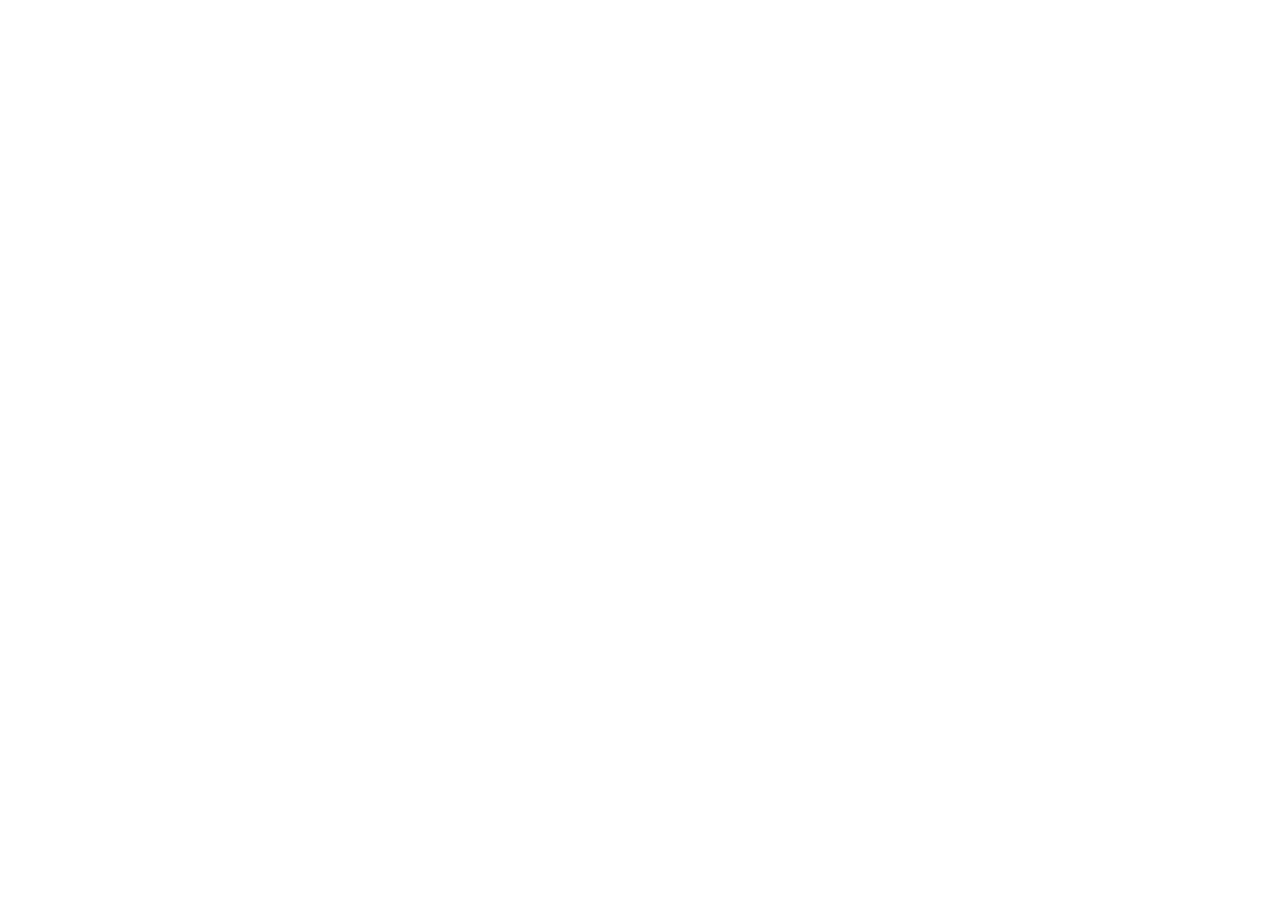
==== src/frontend/index.html @ e835a133 "Adding and structuring" ====
<!DOCTYPE html>
<html lang="en">
<head>
    <meta charset="UTF-8">
    <meta name="viewport" content="width=device-width, initial-scale=1.0">
    <title>Node-Logic</title>
</head>
<body>
    
</body>
</html>
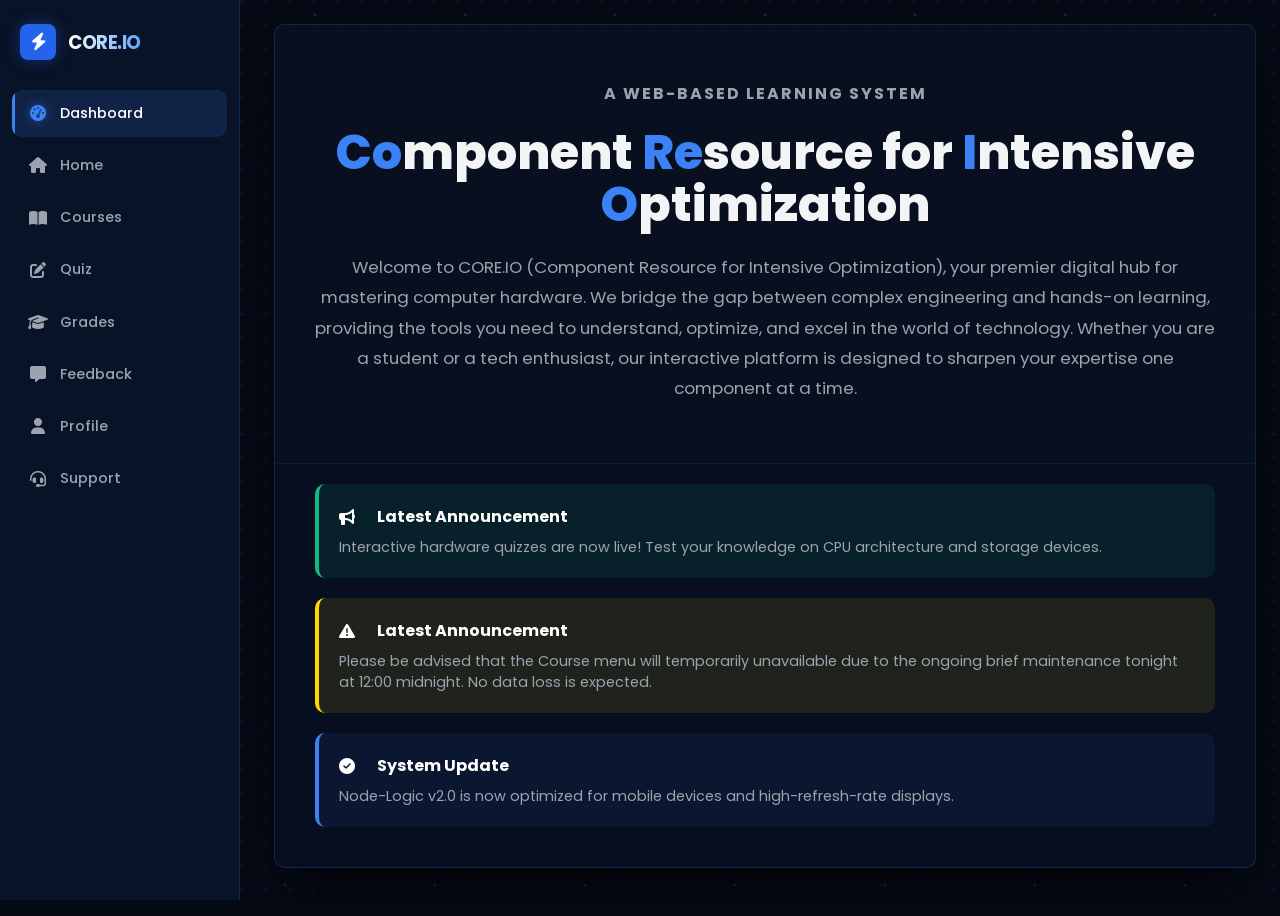
==== commit 176a74e6: "git commit -updated, restructured, added, and renamed file" ====
--- a/src/frontend/index.html
+++ b/src/frontend/index.html
@@ -3,9 +3,183 @@
 <head>
     <meta charset="UTF-8">
     <meta name="viewport" content="width=device-width, initial-scale=1.0">
+    <link rel="stylesheet" href="styles/style.css"> <!-- Main style -->
+    <link rel="stylesheet" href="styles/background.css"> <!-- Background style -->
+    <link rel="stylesheet" href="styles/sidebar.css"> <!-- Navigation Style -->
+    <link rel="stylesheet" href="styles/animation.css"> <!-- Animation -->
+    <link rel="stylesheet" href="styles/mobile.css"> <!-- Mobile Responsiveness -->
+
+    <link rel="stylesheet" href="https://cdnjs.cloudflare.com/ajax/libs/font-awesome/6.5.1/css/all.min.css">
     <title>Node-Logic</title>
 </head>
 <body>
-    
+    <!--Background -->
+    <div class="bg-circuit"></div>
+    <div class="overlay" id="overlay"></div>
+
+    <!-- ********** Mobile Reponsiveness ********** -->
+    <header class="mobile-header">
+        <button class="menu-toggle" id="openBtn"><i class="fa-solid fa-bars-staggered"></i></button>
+        <span class="mobile-page-title" id="mobileTitle">Dashboard</span>
+        <div style="width: 40px;"></div>
+    </header>
+
+    <nav class="sidebar" id="sidebar">
+        <button class="close-sidebar" id="closeBtn"><i class="fa-solid fa-xmark"></i></button>
+        
+        <!-- Sidebar Logo -->
+        <a href="#" class="logo-wrapper">
+                <div class="logo-icon"><i class="fa-solid fa-bolt"></i></div>
+                <span class="logo-text">CORE.IO</span>
+        </a>
+
+        <!-- Sidebar Links-->
+        <ul class="nav-menu">
+            <!-- Dashboard -->
+            <li class="nav-item">
+                <a href="../frontend/index.html" class="nav-link active" data-title="Dashboard">
+                    <i class="fa-solid fa-gauge-high"></i>
+                    <span>Dashboard</span>
+                </a>
+            </li>
+
+            <!-- Home-->
+            <li class="nav-item">
+                <a href="../frontend/pages/home.html" class="nav-link" data-title="Home">
+                    <i class="fa-solid fa-house"></i>
+                    <span>Home</span>
+                </a>
+            </li>
+
+            <!-- Courses -->
+            <li class="nav-item">
+                <a href="#" class="nav-link" data-title="Courses">
+                    <i class="fa-solid fa-book-open"></i>
+                    <span>Courses</span>
+                </a>
+            </li>
+
+            <!-- Quiz-->
+            <li class="nav-item">
+                <a href="#" class="nav-link" data-title="Quiz">
+                    <i class="fa-solid fa-pen-to-square"></i>
+                    <span>Quiz</span>
+                </a>
+            </li>
+
+            <!-- Grades-->
+            <li class="nav-item">
+                <a href="#" class="nav-link" data-title="Grades">
+                    <i class="fa-solid fa-graduation-cap"></i>
+                    <span>Grades</span>
+                </a>
+            </li>
+
+            <!-- Feedback-->
+            <li class="nav-item">
+                <a href="#" class="nav-link" data-title="Feedback">
+                    <i class="fa-solid fa-message"></i>
+                    <span>Feedback</span>
+                </a>
+            </li>
+
+            <!-- Profile-->
+            <li class="nav-item">
+                <a href="#" class="nav-link " data-title="Profile">
+                    <i class="fa-solid fa-user"></i>
+                    <span>Profile</span>
+                </a>
+            </li>
+
+            <!-- Support-->
+            <li class="nav-item">
+                <a href="#" class="nav-link" data-title="Support">
+                    <i class="fa-solid fa-headset"></i>
+                    <span>Support</span>
+                </a>
+            </li>
+        </ul>
+    </nav>
+
+    <!-- ********* Dashboard Content ********* -->
+    <main class="main-content">
+        <div class="content-panel">
+            <!-- Upper Panel: Hero Section -->
+            <section class="panel-upper hero">
+                <h5>A Web-Based Learning System</h5>
+                <h1><span>Co</span>mponent <span>Re</span>source for <span>I</span>ntensive <span>O</span>ptimization</h1>
+                <p>
+                    Welcome to CORE.IO (Component Resource for Intensive Optimization), your premier digital hub for mastering computer hardware. We bridge the gap between complex engineering and hands-on learning, providing the tools you need to understand, optimize, and excel in the world of technology. Whether you are a student or a tech enthusiast, our interactive platform is designed to sharpen your expertise one component at a time.
+                </p>
+            </section>
+
+            <!-- Lower Panel: Automatically hidden/shrunk if no content is here -->
+            <section class="panel-lower" id="dynamicLower">
+                <div class="announcement-card" style="border-left-color: #10b981; background: rgba(16, 185, 129, 0.1);">
+                    <h4><i class="fa-solid fa-bullhorn" style="margin-right: 10px;"></i>Latest Announcement</h4>
+                    <p style="font-size: 0.9rem; color: #9ca3af;">Interactive hardware quizzes are now live! Test your knowledge on CPU architecture and storage devices.</p>
+                </div>
+
+                <div class="announcement-card" style="border-left-color: #ffd700; background: rgba(255, 215, 0, 0.1);">
+                    <h4><i class="fa-solid fa-warning" style="margin-right: 10px;"></i>Latest Announcement</h4>
+                    <p style="font-size: 0.9rem; color: #9ca3af;">Please be advised that the Course menu will temporarily unavailable due to the ongoing brief maintenance tonight at 12:00 midnight. No data loss is expected.</p>
+                </div>
+
+                <div class="announcement-card">
+                    <h4><i class="fa-solid fa-circle-check" style="margin-right: 10px;"></i>System Update</h4>
+                    <p style="font-size: 0.9rem; color: #9ca3af;">Node-Logic v2.0 is now optimized for mobile devices and high-refresh-rate displays.</p>
+                </div>
+
+                <!-- <div class="announcement-img-container">
+                    <img src="../Announcement/try.jpg" alt="Latest System Announcement">
+                </div>  -->
+            </section>
+        </div>
+    </main>
+
+    <script>
+        // Sidebar, open-close button, overlay, nav-link and mobileTitle
+        // Select elements using the IDs defined in the HTML
+        const sidebar = document.getElementById('sidebar');
+        const openBtn = document.getElementById('openBtn');
+        const closeBtn = document.getElementById('closeBtn');
+        const overlay = document.getElementById('overlay');
+        const navLinks = document.querySelectorAll('.nav-link');
+        const mobileTitle = document.getElementById('mobileTitle');
+        
+        // Toggle Sidebar Function
+        function toggleSidebar() {
+            sidebar.classList.toggle('active');
+            overlay.classList.toggle('active');
+        }
+        
+        // Listeners for Sidebar controls
+        if (openBtn) openBtn.addEventListener('click', toggleSidebar);
+        if (closeBtn) closeBtn.addEventListener('click', toggleSidebar);
+        if (overlay) overlay.addEventListener('click', toggleSidebar);
+        
+        // Navigation Link logic
+        navLinks.forEach(link => {
+            link.addEventListener('click', (e) => {
+                const href = link.getAttribute('href');
+
+                // If link is just a placeholder, prevent default
+                if (href === '#') {
+                    e.preventDefault();
+                }
+        
+                // Update the Mobile Header Title
+                const title = link.getAttribute('data-title');
+                if (mobileTitle && title) {
+                    mobileTitle.textContent = title;
+                }
+        
+                // Auto-close sidebar on mobile after selection
+                if (window.innerWidth <= 992 && sidebar.classList.contains('active')) {
+                    toggleSidebar();
+                }
+            });
+        });
+    </script>
 </body>
-</html>+</html
--- a/src/frontend/styles/style.css
+++ b/src/frontend/styles/style.css
@@ -0,0 +1,162 @@
+@import url('https://fonts.googleapis.com/css2?family=Alfa+Slab+One&family=Anton&family=Archivo+Black&family=BBH+Hegarty&family=Bungee&family=Inter:ital,opsz,wght@0,14..32,100..900;1,14..32,100..900&family=Poppins:ital,wght@0,100;0,200;0,300;0,400;0,500;0,600;0,700;0,800;0,900;1,100;1,200;1,300;1,400;1,500;1,600;1,700;1,800;1,900&family=Rubik+Mono+One&display=swap');
+/* ----------- Roots ---------- */
+
+/* ----------- Body Style ---------- */
+*{
+    margin: 0;
+    padding: 0;
+    box-sizing: border-box;
+    font-family: 'Poppins', sans-serif;
+}
+
+body{
+    background-color: #050a15;
+    color: #f3f4f6;
+    min-height: 100vh;
+    display: flex;
+    overflow-x: hidden;
+}
+/* ----------- Style for index.html ---------- */
+/* Main Content */
+.main-content {
+    margin-left: 250px;
+    flex-grow: 1;
+    padding: 24px;
+    display: flex;
+    flex-direction: column;
+    min-height: 100vh;
+}
+
+/* Reponsive Panel */
+.content-panel {
+    width: 100%;
+    height: auto;
+    background: rgba(10, 20, 40, 0.6);
+    backdrop-filter: blur(15px);
+    border-radius: 10px;
+    border: 1px solid rgba(59, 130, 246, 0.2);
+    box-shadow: 0 25px 50px -12px rgba(0, 0, 0, 0.7);
+    display: flex;
+    flex-direction: column;
+    overflow: hidden;
+    margin-bottom: 24px;
+}
+
+.panel-upper { 
+    padding: 60px 40px;
+    text-align: center;
+    display: flex;
+    flex-direction: column;
+    align-items: center;
+}
+
+.panel-upper:has(+ .panel-lower:not(:empty)) {
+    border-bottom: 1px solid rgba(59, 130, 246, 0.1);
+}
+
+.panel-lower {
+    padding: 20px 40px 40px 40px;
+    background: rgba(0, 0, 0, 0.05);
+    display: flex;
+    flex-direction: column;
+    gap: 20px;
+}
+
+.panel-lower:empty { padding: 0;}
+
+/* Text Announce Card */
+.announcement-card {
+    background: rgba(59, 130, 246, 0.08);
+    border-left: 4px solid #3b82f6;
+    padding: 20px;
+    border-radius: 10px;
+    transition: transform 0.3s ease;
+}
+
+.announcement-card:hover {
+    background: rgba(59, 130, 246, 0.12);
+    transform: translateX(5px);
+}
+
+.announcement-card h4 {
+    color: #fff;
+    margin-bottom: 8px;
+    display: flex;
+    align-items: center;
+    gap: 12px;
+}
+
+/* Image Styling */
+.announcement-img-container {
+    width: 100%;
+    max-width: 850px;
+    margin: 0 auto;
+    border-radius: 10px;
+    overflow: hidden;
+    border: 1px solid rgba(59, 130, 246, 0.3);
+    box-shadow: 0 10px 30px rgba(0, 0, 0, 0.5);
+    position: relative;
+}
+
+.announcement-img-container img {
+    width: 100%;
+    height: auto;
+    display: block;
+}
+
+.img-label {
+    position: absolute;
+    top: 15px;
+    left: 15px;
+    background: rgba(37, 99, 235, 0.9);
+    color: white;
+    padding: 4px 12px;
+    border-radius: 20px;
+    font-size: 0.75rem;
+    font-weight: 600;
+    text-transform: uppercase;
+    letter-spacing: 1px;
+    z-index: 10;
+}
+
+.hero h1 {
+    font-size: clamp(1.8rem, 4vw, 3rem);
+    font-weight: 800;
+    line-height: 1.1;
+    margin-bottom: 20px;
+}
+
+.hero h5 {
+    font-size: 40px;
+    font-weight: 700;
+    line-height: 1.1;
+    margin-bottom: 20px;
+    max-width: 900px;
+}
+
+.hero h1 span {
+    color: #3b82f6;
+}
+
+.hero h5 {
+    font-size: 1rem;
+    color: #9ca3af;
+    letter-spacing: 2px;
+    text-transform: uppercase;
+    margin-bottom: 1.5rem;
+}
+.hero p {
+    color: #9ca3af;
+    font-size: 1.05rem;
+    line-height: 1.8;
+    max-width: 1550px;
+}
+
+@media (max-width: 992px) {
+    .main-content {
+        margin-left: 0;
+        padding-top: 90px;
+    }
+}
+
+/* ========== HOMEAPAGE STYLING ==========*/
--- a/src/frontend/styles/background.css
+++ b/src/frontend/styles/background.css
@@ -0,0 +1,23 @@
+/* Custom Circuit Background Pattern */
+.bg-circuit{
+    position: fixed;
+    top: 0;
+    left: 0;
+    width: 100%;
+    height: 100%;
+    z-index: -1;
+    background-image: radial-gradient(circle at 2px 2px, rgba(59, 130, 246, 0.15) 1px, transparent 0);
+    background-size: 24px 24px;
+}
+
+.bg-circuit::before{
+    content: '';
+    position: absolute;
+    top: 0;
+    left: 0;
+    right: 0;
+    bottom: 0;
+    background-image: url("data:image/svg+xml,%3Csvg width='100' height='100' viewBox='0 0 100 100' xmlns='http://www.w3.org/2000/svg'%3E%3Cpath d='M10 10 H 90 V 90 H 10 Z' fill='none' stroke='rgba(59, 130, 246, 0.05)' stroke-width='0.5'/%3E%3Cpath d='M0 50 H 100 M50 0 V 100' fill='none' stroke='rgba(59, 130, 246, 0.03)' stroke-width='0.2'/%3E%3Ccircle cx='10' cy='10' r='1' fill='rgba(59, 130, 246, 0.2)'/%3E%3Ccircle cx='90' cy='90' r='1' fill='rgba(59, 130, 246, 0.2)'/%3E%3C/svg%3E");
+    background-size: 150px 150px;
+    pointer-events: none;
+}
--- a/src/frontend/styles/sidebar.css
+++ b/src/frontend/styles/sidebar.css
@@ -0,0 +1,132 @@
+/* ----------- Roots ---------- */
+/* ----------- Sidebar Styling ----------- */
+.sidebar {
+    width: 240px;
+    height: 100vh;
+    position: fixed;
+    left: 0;
+    top: 0;
+    background: rgba(10, 20, 40, 0.98);
+    backdrop-filter: blur(20px);
+    border-right: 1px solid rgba(59, 130, 246, 0.2);
+    padding: 1.5rem 0.75rem;
+    z-index: 1200;
+    transition: transform 0.4s cubic-bezier(0.4, 0, 0.2, 1);
+    display: flex;
+    flex-direction: column;
+}
+
+/* Logo Area */
+.logo-wrapper {
+    display: flex;
+    align-items: center;
+    gap: 12px;
+    text-decoration: none;
+    margin-bottom: 30px;
+    padding: 0 0.5rem;
+}
+
+.logo-icon {
+    width: 36px;
+    height: 36px;
+    background: #2563eb;
+    border-radius: 8px;
+    display: flex;
+    align-items: center;
+    justify-content: center;
+    box-shadow: 0 0 15px rgba(37, 99, 235, 0.4);
+}
+
+.logo-icon i {
+    color: white;
+    font-size: 1.1rem;
+}
+
+.logo-text {
+    font-size: 1.15rem;
+    font-weight: 700;
+    letter-spacing: -0.025em;
+    background: linear-gradient(to right, #ffffff, #60a5fa);
+    -webkit-background-clip: text;
+    background-clip: text;
+    color: transparent;
+}
+
+/* Nav side Menu*/
+.nav-menu {
+    list-style: none;
+    display: flex;
+    flex-direction: column;
+    gap: 0.35rem;
+    flex-grow: 1;
+}
+
+.nav-item {
+    width: 100%;
+}
+
+.nav-link {
+    text-decoration: none;
+    font-size: 0.9rem;
+    font-weight: 500;
+    color: #9ca3af;
+    display: flex;
+    align-items: center;
+    gap: 12px;
+    padding: 0.8rem 1rem;
+    border-radius: 10px;
+    transition: all 0.2s ease;
+    position: relative;
+    background: transparent;
+    width: 100%;
+    overflow: hidden;
+}
+
+.nav-link i {
+    font-size: 1rem;
+    width: 20px;
+    text-align: center;
+    transition: color 0.3s;
+    flex-shrink: 0;
+}
+
+/* FIXED: Prevent Shifting */
+.nav-link::after {
+    content: '';
+    position: absolute;
+    left: 0;
+    top: 0;
+    bottom: 0;
+    width: 3px;
+    background: #3b82f6;
+    opacity: 0;
+    transition: opacity 0.2s ease;
+}
+
+/* Active State - NO LAYOUT SHIFTING */
+.nav-link.active {
+    color: #ffffff;
+    background: rgba(59, 130, 246, 0.15);
+    box-shadow: inset 0 0 10px rgba(59, 130, 246, 0.05);
+}
+
+.nav-link.active::after {
+    opacity: 1;
+}
+
+.nav-link.active i {
+    color: #3b82f6;
+    filter: drop-shadow(0 0 5px rgba(59, 130, 246, 0.5));
+}
+
+@media (max-width: 992px) {
+    .sidebar {
+        transform: translateX(-100%);
+        width: 280px;
+        border-right: none;
+    }
+
+    .sidebar.active {
+        transform: translateX(0);
+    }
+}
--- a/src/frontend/styles/animation.css
+++ b/src/frontend/styles/animation.css
@@ -0,0 +1,13 @@
+/* ========== Animation styling ========== */
+.close-sidebar:hover {
+    color: #3b82f6;
+    box-shadow: 0 0 15px rgba(239, 68, 68, 0.5);
+    transform: rotate(90deg);
+}
+
+/* Nav side Menu*/
+/* FIXED: Prevent Shifting */
+.nav-link:hover {
+    color: #ffffff;
+    background: rgba(255, 255, 255, 0.05);
+}
--- a/src/frontend/styles/mobile.css
+++ b/src/frontend/styles/mobile.css
@@ -0,0 +1,83 @@
+/* Mobile Responsive Styling */
+/* Mobile Top Header */
+.mobile-header {
+    display: none;
+    position: fixed;
+    top: 0;
+    left: 0;
+    width: 100%;
+    height: 60px;
+    background: rgba(10, 20, 40, 0.95);
+    backdrop-filter: blur(12px);
+    border-bottom: 1px solid rgba(59, 130, 246, 0.2);
+    z-index: 1100;
+    padding: 0 1.25rem;
+    align-items: center;
+    justify-content: space-between;
+}
+
+.menu-toggle{
+    background: none;
+    border: none;
+    color: #3b82f6;
+    font-size: 1.5rem;
+    cursor: pointer;
+    padding: 5px;
+    display: flex;
+    align-items: center;
+    justify-content: center;
+}
+
+.mobile-page-title {
+    font-size: 1rem;
+    font-weight: 600;
+    color: #ffffff;
+    letter-spacing: 0.5px;
+    text-overflow: capitalize;
+}
+
+/* Close Button Styling */
+.close-sidebar {
+    display: none;
+    position: absolute;
+    top: 15px;
+    right: 15px;
+    background: rgba(239, 68, 68, 0.1);
+    border: none;
+    color: #9ca3af;
+    font-size: 1.2rem;
+    width: 35px;
+    height: 35px;
+    border-radius: 50%;
+    cursor: pointer;
+    transition: all 0.3s ease;
+    line-height: 35px;
+    text-align: center;
+}
+
+/* Overlay Menu */
+.overlay {
+    display: none;
+    position: fixed;
+    top: 0;
+    left: 0;
+    width: 100%;
+    height: 100%;
+    background: rgba(0, 0, 0, 0.6);
+    backdrop-filter: blur(4px);
+    z-index: 1150;
+}
+
+@media (max-width: 992px) {
+    .mobile-header {
+        display: flex;
+    }
+
+    .close-sidebar {
+        display: block;
+    }
+
+    .overlay.active {
+        display: block;
+    }
+}
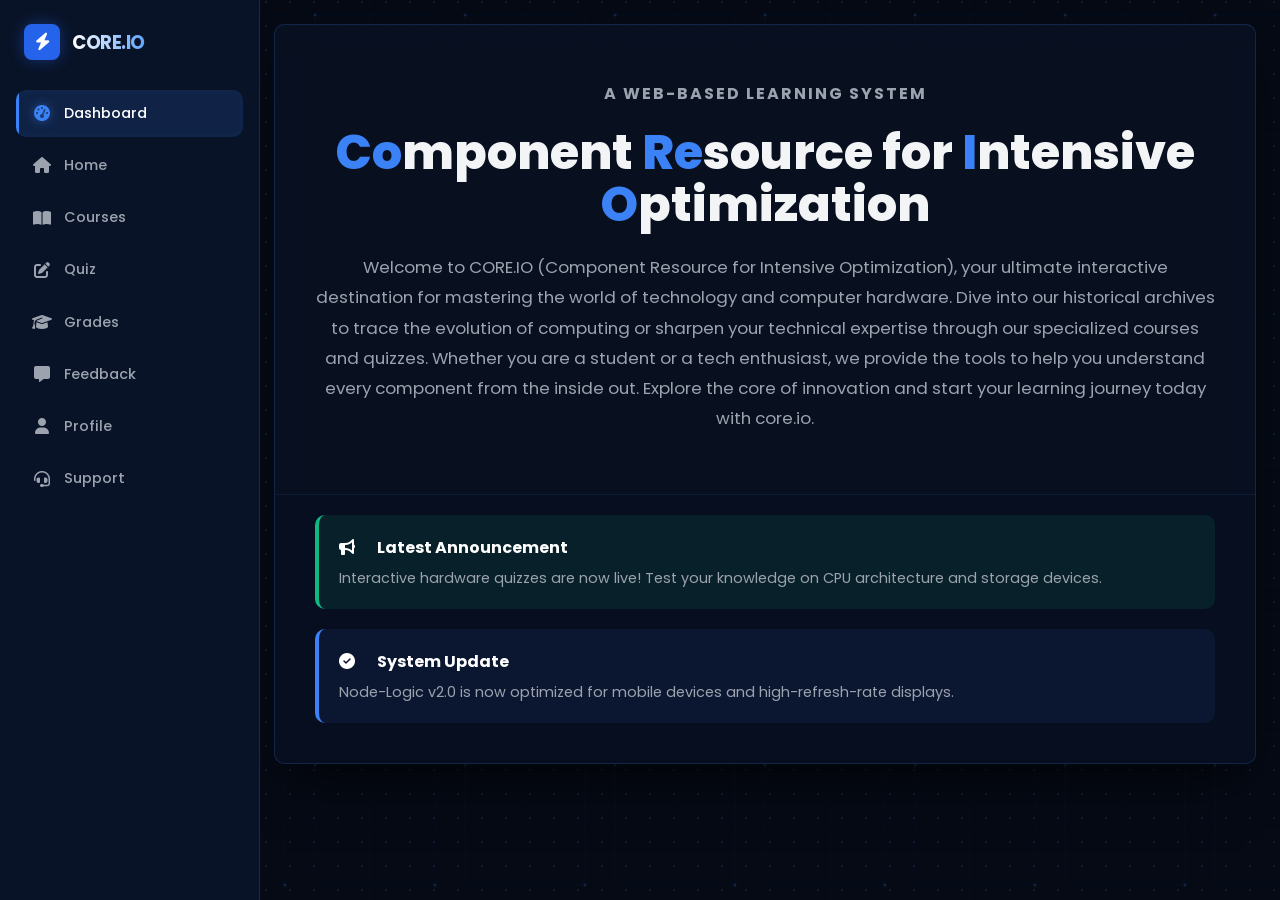
==== commit 1fa54581: "git commit -update" ====
--- a/src/frontend/index.html
+++ b/src/frontend/index.html
@@ -25,7 +25,6 @@
     </header>
 
     <nav class="sidebar" id="sidebar">
-        <button class="close-sidebar" id="closeBtn"><i class="fa-solid fa-xmark"></i></button>
         
         <!-- Sidebar Logo -->
         <a href="#" class="logo-wrapper">
@@ -109,8 +108,7 @@
                 <h5>A Web-Based Learning System</h5>
                 <h1><span>Co</span>mponent <span>Re</span>source for <span>I</span>ntensive <span>O</span>ptimization</h1>
                 <p>
-                    Welcome to CORE.IO (Component Resource for Intensive Optimization), your premier digital hub for mastering computer hardware. We bridge the gap between complex engineering and hands-on learning, providing the tools you need to understand, optimize, and excel in the world of technology. Whether you are a student or a tech enthusiast, our interactive platform is designed to sharpen your expertise one component at a time.
-                </p>
+                    Welcome to CORE.IO (Component Resource for Intensive Optimization), your ultimate interactive destination for mastering the world of technology and computer hardware. Dive into our historical archives to trace the evolution of computing or sharpen your technical expertise through our specialized courses and quizzes. Whether you are a student or a tech enthusiast, we provide the tools to help you understand every component from the inside out. Explore the core of innovation and start your learning journey today with core.io.
             </section>
 
             <!-- Lower Panel: Automatically hidden/shrunk if no content is here -->
@@ -120,10 +118,10 @@
                     <p style="font-size: 0.9rem; color: #9ca3af;">Interactive hardware quizzes are now live! Test your knowledge on CPU architecture and storage devices.</p>
                 </div>
 
-                <div class="announcement-card" style="border-left-color: #ffd700; background: rgba(255, 215, 0, 0.1);">
+                <!--<div class="announcement-card" style="border-left-color: #ffd700; background: rgba(255, 215, 0, 0.1);">
                     <h4><i class="fa-solid fa-warning" style="margin-right: 10px;"></i>Latest Announcement</h4>
                     <p style="font-size: 0.9rem; color: #9ca3af;">Please be advised that the Course menu will temporarily unavailable due to the ongoing brief maintenance tonight at 12:00 midnight. No data loss is expected.</p>
-                </div>
+                </div> -->
 
                 <div class="announcement-card">
                     <h4><i class="fa-solid fa-circle-check" style="margin-right: 10px;"></i>System Update</h4>
--- a/src/frontend/styles/style.css
+++ b/src/frontend/styles/style.css
@@ -1,6 +1,14 @@
 @import url('https://fonts.googleapis.com/css2?family=Alfa+Slab+One&family=Anton&family=Archivo+Black&family=BBH+Hegarty&family=Bungee&family=Inter:ital,opsz,wght@0,14..32,100..900;1,14..32,100..900&family=Poppins:ital,wght@0,100;0,200;0,300;0,400;0,500;0,600;0,700;0,800;0,900;1,100;1,200;1,300;1,400;1,500;1,600;1,700;1,800;1,900&family=Rubik+Mono+One&display=swap');
 /* ----------- Roots ---------- */
-
+:root {
+    --primary-blue: #3b82f6;
+    --linear-gradient-color: linear-gradient(to right, #ffffff, #60a5fa);
+    --dark-bg: #050a15;
+    --sidebar-bg: rgba(10, 20, 40, 0.98);
+    --card-bg: rgba(15, 23, 42, 0.7);
+    --text-gray: #9ca3af;
+    --error-red: #ef4444;
+}
 /* ----------- Body Style ---------- */
 *{
     margin: 0;
@@ -159,4 +167,128 @@
     }
 }
 
-/* ========== HOMEAPAGE STYLING ==========*/+/* ========== HOMEAPAGE STYLING ==========*/
+.main-container {
+    margin-left: 260px;
+    width: calc(100% - 260px);
+    padding: 40px;
+    transition: 0.3s;
+    display: flex;
+    flex-direction: column;
+    align-items: center;
+}
+
+.hero-content {
+    margin-bottom: 50px;
+    text-align: center;
+    max-width: 1100px;
+    margin-top: 20px;
+}
+
+.hero-content h5 {
+    color: var(--primary-blue);
+    text-transform: uppercase;
+    letter-spacing: 2px;
+    font-size: 0.8rem;
+    margin-bottom: 10px;
+}
+
+.hero-content h1 {
+    font-size: 2.5rem;
+    margin-bottom: 15px;
+}
+
+.hero-content span {
+    color: var(--primary-blue);
+}
+
+.hero-content p {
+    color: var(--text-gray);
+    margin: 0 auto;
+    line-height: 1.6;
+    font-size: 1.1rem;
+}
+
+/* Hub Grids Cards */
+.hub-grid {
+    display: grid;
+    gap: 25px;
+    width: 100%; /* Ensure grid takes full container width */
+    max-width: 1500px;
+    padding: 20px 0;
+}
+
+/* DESKTOP ONLY: 3 Columns and 2 Rows */
+@media (min-width: 1200px) {
+    .hub-grid {
+        grid-template-columns: repeat(3, 1fr);
+    }
+}
+
+.grid-card {
+    background: var(--card-bg);
+    border: 1px solid rgba(59, 130, 246, 0.1);
+    border-radius: 16px;
+    padding: 25px;
+    transition: 0.3s ease;
+    display: flex;
+    flex-direction: column;
+    justify-content: space-between;
+    min-height: 250px;
+}
+
+.grid-card i {
+    font-size: 2rem;
+    color: var(--primary-blue);
+    margin-bottom: 15px;
+}
+
+.grid-card h3 {
+    margin-bottom: 10px;
+    font-size: 1.25rem;
+}
+
+.grid-card p {
+    font-size: 0.9rem;
+    color: var(--text-gray);
+    line-height: 1.5;
+    margin-bottom: 20px;
+}
+
+/* Action link button style */
+.action-link {
+    background: rgba(59, 130, 246, 0.1);
+    border: 1px solid rgba(59, 130, 246, 0.3);
+    color: #fff;
+    padding: 12px;
+    border-radius: 8px;
+    text-align: center;
+    text-decoration: none;
+    font-weight: 600;
+    transition: 0.3s;
+    display: block;
+}
+
+/* Warning/Erron State for card */
+.card-warning i {
+    color: var(--error-red);
+}
+
+.text-error {
+    color: var(--error-red);
+    font-size: 0.85rem;
+    font-weight: 500;
+    margin-top: auto;
+}
+
+@media (max-width: 992px) {
+    .main-container {
+        margin-left: 0;
+        width: 100%;
+        padding-top: 90px;
+    }
+
+    .hero-content h1 {
+        font-size: 2.2rem;
+    }
+}
--- a/src/frontend/styles/sidebar.css
+++ b/src/frontend/styles/sidebar.css
@@ -1,7 +1,7 @@
 /* ----------- Roots ---------- */
 /* ----------- Sidebar Styling ----------- */
 .sidebar {
-    width: 240px;
+    width: 260px;
     height: 100vh;
     position: fixed;
     left: 0;
@@ -9,7 +9,7 @@
     background: rgba(10, 20, 40, 0.98);
     backdrop-filter: blur(20px);
     border-right: 1px solid rgba(59, 130, 246, 0.2);
-    padding: 1.5rem 0.75rem;
+    padding: 1.5rem 1rem;
     z-index: 1200;
     transition: transform 0.4s cubic-bezier(0.4, 0, 0.2, 1);
     display: flex;
--- a/src/frontend/styles/animation.css
+++ b/src/frontend/styles/animation.css
@@ -1,3 +1,13 @@
+/* ----------- Roots ---------- */
+:root {
+    --primary-blue: #3b82f6;
+    --linear-gradient-color: linear-gradient(to right, #ffffff, #60a5fa);
+    --dark-bg: #050a15;
+    --sidebar-bg: rgba(10, 20, 40, 0.98);
+    --card-bg: rgba(15, 23, 42, 0.7);
+    --text-gray: #9ca3af;
+    --error-red: #ef4444;
+}
 /* ========== Animation styling ========== */
 .close-sidebar:hover {
     color: #3b82f6;
@@ -10,4 +20,18 @@
 .nav-link:hover {
     color: #ffffff;
     background: rgba(255, 255, 255, 0.05);
+}
+
+/* ========== HOMEAPAGE STYLING ==========*/
+/* Hub Grids Cards */
+.grid-card:hover {
+    transform: translateY(-5px);
+    border-color: var(--primary-blue);
+    box-shadow: 0 10px 30px rgba(0, 0, 0, 0.3);
+}
+
+/* Action link button style */
+.action-link:hover {
+    background: var(--primary-blue);
+    border-color: var(--primary-blue);
 }
--- a/src/frontend/styles/mobile.css
+++ b/src/frontend/styles/mobile.css
@@ -1,3 +1,13 @@
+/* ----------- Roots ---------- */
+:root {
+    --primary-blue: #3b82f6;
+    --linear-gradient-color: linear-gradient(to right, #ffffff, #60a5fa);
+    --dark-bg: #050a15;
+    --sidebar-bg: rgba(10, 20, 40, 0.98);
+    --card-bg: rgba(15, 23, 42, 0.7);
+    --text-gray: #9ca3af;
+    --error-red: #ef4444;
+}
 /* Mobile Responsive Styling */
 /* Mobile Top Header */
 .mobile-header {
@@ -5,13 +15,13 @@
     position: fixed;
     top: 0;
     left: 0;
-    width: 100%;
+    width: 100%; 
     height: 60px;
-    background: rgba(10, 20, 40, 0.95);
+    background: var(--sidebar-bg);
     backdrop-filter: blur(12px);
     border-bottom: 1px solid rgba(59, 130, 246, 0.2);
-    z-index: 1100;
-    padding: 0 1.25rem;
+    z-index: 1000;
+    padding: 0 20px;
     align-items: center;
     justify-content: space-between;
 }
@@ -36,25 +46,6 @@
     text-overflow: capitalize;
 }
 
-/* Close Button Styling */
-.close-sidebar {
-    display: none;
-    position: absolute;
-    top: 15px;
-    right: 15px;
-    background: rgba(239, 68, 68, 0.1);
-    border: none;
-    color: #9ca3af;
-    font-size: 1.2rem;
-    width: 35px;
-    height: 35px;
-    border-radius: 50%;
-    cursor: pointer;
-    transition: all 0.3s ease;
-    line-height: 35px;
-    text-align: center;
-}
-
 /* Overlay Menu */
 .overlay {
     display: none;
@@ -65,16 +56,12 @@
     height: 100%;
     background: rgba(0, 0, 0, 0.6);
     backdrop-filter: blur(4px);
-    z-index: 1150;
+    z-index: 1100;
 }
 
-@media (max-width: 992px) {
+@media (max-width: 1100px) {
     .mobile-header {
         display: flex;
-    }
-
-    .close-sidebar {
-        display: block;
     }
 
     .overlay.active {
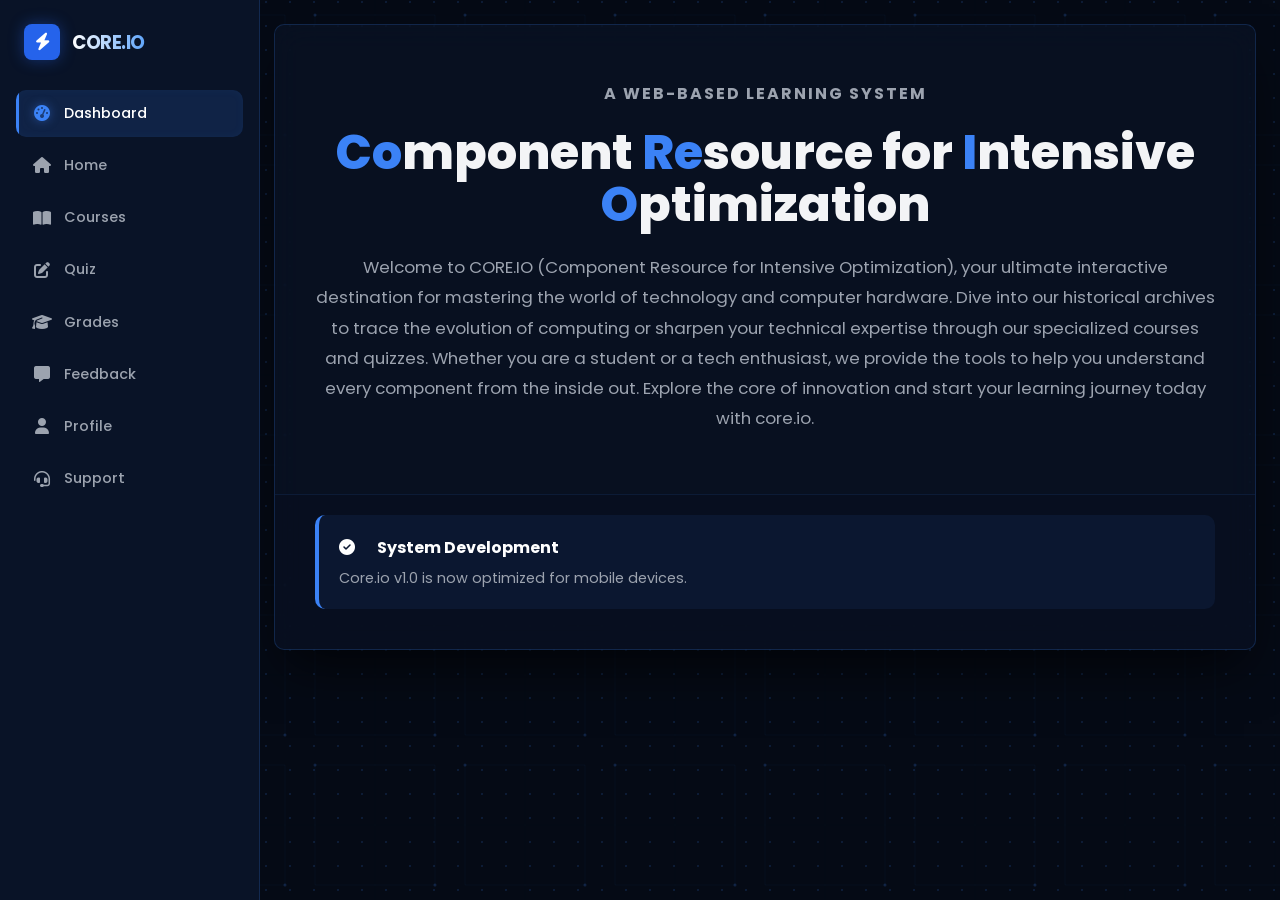
==== commit a3c05b10: "git upd." ====
--- a/src/frontend/index.html
+++ b/src/frontend/index.html
@@ -10,7 +10,7 @@
     <link rel="stylesheet" href="styles/mobile.css"> <!-- Mobile Responsiveness -->
 
     <link rel="stylesheet" href="https://cdnjs.cloudflare.com/ajax/libs/font-awesome/6.5.1/css/all.min.css">
-    <title>Node-Logic</title>
+    <title>CORE.IO</title>
 </head>
 <body>
     <!--Background -->
@@ -113,10 +113,10 @@
 
             <!-- Lower Panel: Automatically hidden/shrunk if no content is here -->
             <section class="panel-lower" id="dynamicLower">
-                <div class="announcement-card" style="border-left-color: #10b981; background: rgba(16, 185, 129, 0.1);">
+                <!--<div class="announcement-card" style="border-left-color: #10b981; background: rgba(16, 185, 129, 0.1);">
                     <h4><i class="fa-solid fa-bullhorn" style="margin-right: 10px;"></i>Latest Announcement</h4>
                     <p style="font-size: 0.9rem; color: #9ca3af;">Interactive hardware quizzes are now live! Test your knowledge on CPU architecture and storage devices.</p>
-                </div>
+                </div>-->
 
                 <!--<div class="announcement-card" style="border-left-color: #ffd700; background: rgba(255, 215, 0, 0.1);">
                     <h4><i class="fa-solid fa-warning" style="margin-right: 10px;"></i>Latest Announcement</h4>
@@ -124,8 +124,8 @@
                 </div> -->
 
                 <div class="announcement-card">
-                    <h4><i class="fa-solid fa-circle-check" style="margin-right: 10px;"></i>System Update</h4>
-                    <p style="font-size: 0.9rem; color: #9ca3af;">Node-Logic v2.0 is now optimized for mobile devices and high-refresh-rate displays.</p>
+                    <h4><i class="fa-solid fa-circle-check" style="margin-right: 10px;"></i>System Development</h4>
+                    <p style="font-size: 0.9rem; color: #9ca3af;">Core.io v1.0 is now optimized for mobile devices.</p>
                 </div>
 
                 <!-- <div class="announcement-img-container">
--- a/src/frontend/styles/style.css
+++ b/src/frontend/styles/style.css
@@ -5,9 +5,11 @@
     --linear-gradient-color: linear-gradient(to right, #ffffff, #60a5fa);
     --dark-bg: #050a15;
     --sidebar-bg: rgba(10, 20, 40, 0.98);
+    --footer-bg: #0a1120;
     --card-bg: rgba(15, 23, 42, 0.7);
     --text-gray: #9ca3af;
     --error-red: #ef4444;
+    --accent-glow: rgba(59, 130, 246, 0.3);
 }
 /* ----------- Body Style ---------- */
 *{
@@ -181,40 +183,150 @@
 .hero-content {
     margin-bottom: 50px;
     text-align: center;
-    max-width: 1100px;
+    max-width: 1500px;
     margin-top: 20px;
 }
 
 .hero-content h5 {
     color: var(--primary-blue);
     text-transform: uppercase;
-    letter-spacing: 2px;
-    font-size: 0.8rem;
-    margin-bottom: 10px;
+    letter-spacing: 3px;
+    font-size: 0.85rem;
+    margin-bottom: 12px;
+    font-weight: 600;
 }
 
 .hero-content h1 {
-    font-size: 2.5rem;
-    margin-bottom: 15px;
+    font-size: 3.5rem;
+    font-family: 'Archivo Black', sans-serif;
+    text-transform: uppercase;
+    margin-bottom: 20px;
+    font-weight: 800;
+    line-height: 1.1;
 }
 
 .hero-content span {
     color: var(--primary-blue);
+    text-shadow: 0 0 15px (var(--accent-glow));
 }
 
 .hero-content p {
     color: var(--text-gray);
     margin: 0 auto;
-    line-height: 1.6;
-    font-size: 1.1rem;
-}
-
-/* Hub Grids Cards */
+    line-height: 1.8;
+    font-size: 1.15rem;
+}
+
+/* Tech Spotlight Carousel Section */
+.tech-carousel-container {
+    width: 100%;
+    max-width: 1200;
+    position: relative;
+    margin-bottom: 50px;
+    border-radius: 15px;
+    border: 3px solid rgba(59, 130, 246, 0.4);
+    background: linear-gradient(135deg, rgba(15, 23, 42, 0.9), rgba(5, 10, 21, 0.9));
+}
+
+.carousel-view {
+    width: 100%;
+    overflow: hidden;
+    border-radius: 15px;
+}
+
+.carousel-track {
+    display: flex;
+    transition: transform 0.8s cubic-bezier(0.65, 0, 0.35, 1);
+    width: 600%;
+}
+
+.spotlight-slide {
+    width: calc(100% / 6);
+    padding: 20px 0;
+    display: flex;
+    align-items: center;
+    flex-shrink: 0;
+}
+
+.spotlight-image-container {
+    flex: 0 0 380px;
+    height: 280px;
+    margin-left: 30px;
+    margin-bottom: 25px;
+    border-radius: 20px;
+    overflow: hidden;
+    border: 1px solid rgba(255, 255, 255, 0.1);
+    box-shadow: 0 15px 35px rgba(0,0,0,0.6);
+}
+
+.spotlight-image {
+    width: 100%;
+    height: 100%;
+    background-size: cover;
+    background-position: center;
+}
+
+.spotlight-info {
+    flex: 1;
+    display: flex;
+    flex-direction: column;
+    justify-content: space-between;
+    height: 260px;
+    margin-left: 40px;
+    margin-right: 30px;
+}
+
+.spotlight-text-content h2 {
+    font-size: 1.8rem;
+    margin-bottom: 10px;
+    color: #fff;
+    font-weight: 700;
+    line-height: 1.2;
+}
+
+.spotlight-text-content p {
+    color: var(--text-gray);
+    line-height: 1.6; 
+    font-size: 0.92rem;
+    max-width: 100%;
+    margin-top: 15px;
+}
+
+.spotlight-info .action-link {
+    width: fit-content;
+    padding: 8px 24px;
+    font-size: 0.8rem;
+    text-transform: uppercase;
+    letter-spacing: 1px;
+}
+
+/* tech-carousel-container - carousel button styling */
+.carousel-btn {
+    position: absolute;
+    top: 50%;
+    transform: translateY(-50%);
+    background: #050a15;
+    border: 3px solid var(--primary-blue);
+    color: white;
+    width: 48px;
+    height: 48px;
+    border-radius: 50%;
+    display: flex;
+    align-items: center;
+    justify-content: center;
+    cursor: pointer;
+    z-index: 30;
+    transition: all 0.3s ease;
+}
+
+.prev-btn {left: -24px;}
+.next-btn {right: -24px;}
+
 .hub-grid {
     display: grid;
     gap: 25px;
     width: 100%; /* Ensure grid takes full container width */
-    max-width: 1500px;
+    max-width: 1600px;
     padding: 20px 0;
 }
 
@@ -267,6 +379,36 @@
     font-weight: 600;
     transition: 0.3s;
     display: block;
+    cursor: pointer;
+}
+
+/* Indicators */
+.carousel-indicators {
+    position: absolute;
+    bottom: 12px;
+    left: 50%;
+    transform: translateX(-50%);
+    display: flex;
+    gap: 8px;
+}
+
+.indicator {
+    width: 18px;
+    height: 4px;
+    background: rgba(255, 255, 255, 0.1);
+    border-radius: 2px;
+    cursor: pointer;
+    overflow: hidden;
+    position: relative;
+}
+
+.indicator-progress {
+    position: absolute;
+    left: 0;
+    top: 0;
+    bottom: 0;
+    width: 0%;
+    background: var(--primary-blue);
 }
 
 /* Warning/Erron State for card */
@@ -281,12 +423,44 @@
     margin-top: auto;
 }
 
-@media (max-width: 992px) {
+@media (max-width: 1100px) {
     .main-container {
         margin-left: 0;
         width: 100%;
-        padding-top: 90px;
-    }
+        padding: 100px 20px 40px 20px;
+    }
+
+    .spotlight-slide {
+        flex-direction: column;
+        padding: 40px 20px;
+        text-align: center; 
+    }
+    .spotlight-image-container {
+        flex: 0 0 220px;
+        width: 100%;
+        height: 220px;
+        margin-left: 0;
+        margin-bottom: 25px;
+    }
+    .spotlight-info {
+        height: auto;
+        gap: 20px;
+        margin: 0;
+        padding: 0 10px;
+        align-items: center;
+        justify-content: center;
+    }
+    .spotlight-text-content p {
+        text-align: center;
+        margin-top: 15px;
+    }
+    .spotlight-info .action-link {
+        margin: 0 auto;
+        display: block;
+    }
+
+    .prev-btn {left: -24px;}
+    .next-btn {right: -24px;}
 
     .hero-content h1 {
         font-size: 2.2rem;
--- a/src/frontend/styles/animation.css
+++ b/src/frontend/styles/animation.css
@@ -7,6 +7,7 @@
     --card-bg: rgba(15, 23, 42, 0.7);
     --text-gray: #9ca3af;
     --error-red: #ef4444;
+    --accent-glow: rgba(59, 130, 246, 0.3);
 }
 /* ========== Animation styling ========== */
 .close-sidebar:hover {
@@ -34,4 +35,11 @@
 .action-link:hover {
     background: var(--primary-blue);
     border-color: var(--primary-blue);
-}+}
+
+/* tech-carousel-container - carousel button styling */
+.carousel-btn:hover {
+    background: var(--primary-blue);
+    box-shadow: 0 0 15px var(--accent-glow);
+    transform: translateY(-50%) scale(1.1);
+}
